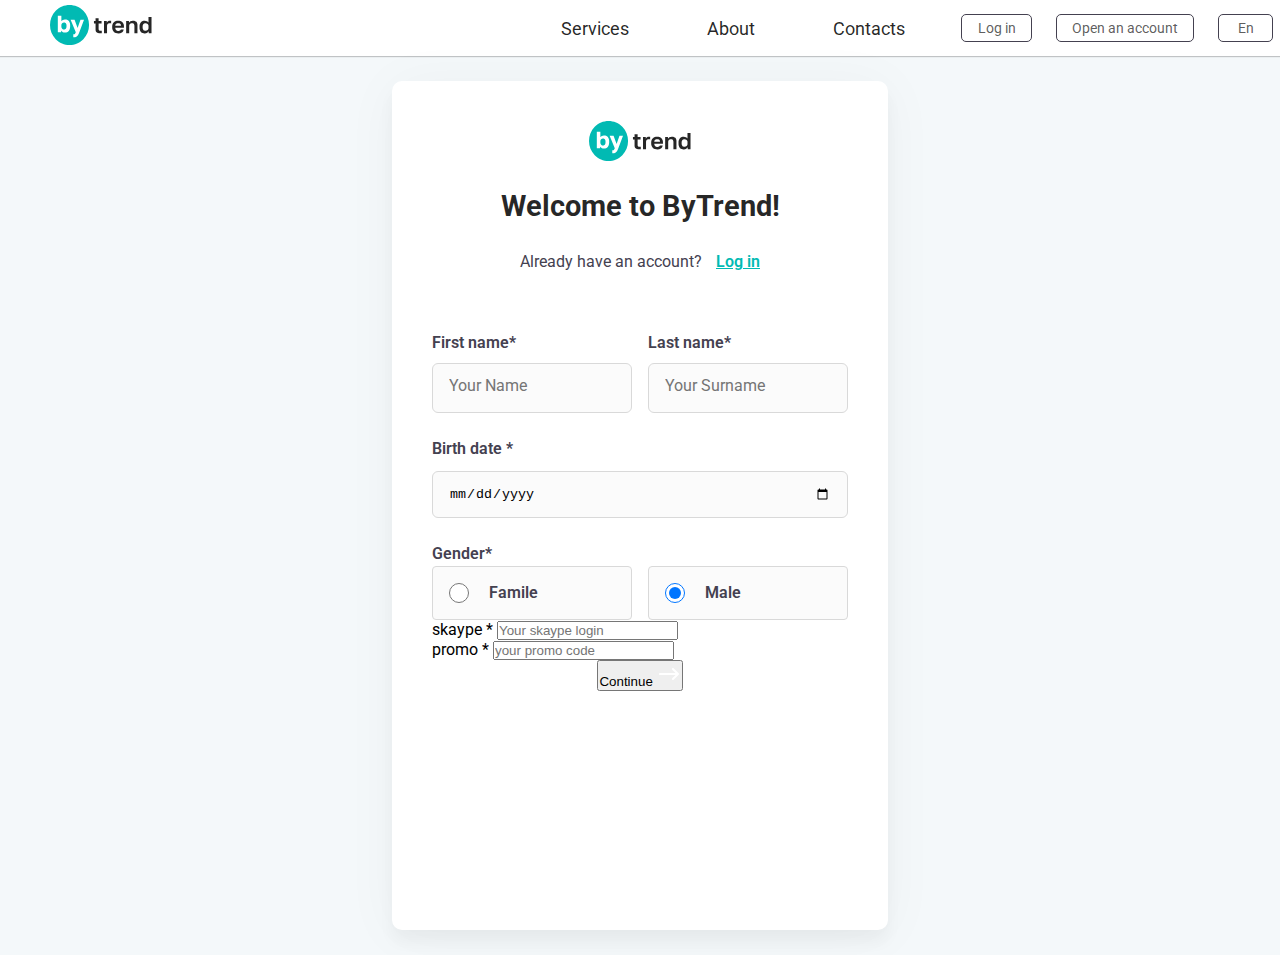
==== index.html @ ac9ea51d "yarim tayyor file" ====
<!DOCTYPE html>
<html lang="en">
  <head>
    <meta charset="UTF-8" />
    <meta name="viewport" content="width=device-width, initial-scale=1.0" />
    <title>Document</title>
    <link rel="stylesheet" href="css/min.css" />
  </head>
  <body>
    <header class="header">
      <nav class="navbar">
        <div class="container">
          <div class="navigation">
            <a href="#" class="logo-link">
              <img src="images/logo.svg" alt="logo" class="logo"
            /></a>
            <ul class="nav-list">
              <li class="nav-list">
                <a href="#" class="nav-link">Services</a>
              </li>
              <li class="nav-list"><a href="#" class="nav-link">About</a></li>
              <li class="nav-list">
                <a href="#" class="nav-link">Contacts</a>
              </li>
            </ul>
            <div class="btn-group">
              <a href="#" class="btn-link w-71">Log in</a>
              <a href="#" class="btn-link w-138">Open an account</a
              ><a href="#" class="btn-link w-55">En</a>
            </div>
          </div>
        </div>
      </nav>
    </header>

    <!-- main -->
    <main class="main">
      <div class="form-option">
        <a href="#" class="logo-form">
          <img src="images/logo.svg" alt="" />
        </a>
        <h1 class="form__header">Welcome to ByTrend!</h1>
        <p class="form__paragriph">
          Already have an account? <a href="#" class="form-link">Log in</a>
        </p>
        <form action="" class="form form-group">
          <div class="form-name">
            <label for="frist-name"
              >First name<span>*</span>
              <input
                type="text"
                name="frist-name"
                id="frist-name"
                class="input-name"
                placeholder="your name" />
            </label>
            <label for="last-name"
              >Last name<span>*</span>
              <input
                type="text"
                name="last-name"
                id="last-name"
                class="input-name"
                placeholder="your surname" />
            </label>
          </div>
          <div class="brith-group">
            <label for="brtihday">
              Birth date <span>*</span>
              <input
                type="date"
                id="brithday"
                name="brithday"
                class="brith-input"
                value="06.12.1992" />
            </label>
          </div>
          <div class="gander-body">
            Gender<span>*</span>
            <div class="gander-main">
              <label for="female" class="gander-label">
                <input
                  type="radio"
                  name="gander"
                  id="female"
                  class="gander-input"
                  checked />
                Famile
              </label>
              <label for="male" class="gander-label">
                <input
                  type="radio"
                  name="gander"
                  id="male"
                  class="gander-input"
                  checked />
                Male
              </label>
            </div>
          </div>
          <div class="form-login">
            <label for="skaype">
              skaype <span>*</span>
              <input
                type="text"
                name="skype_login"
                id="skype"
                placeholder="Your skaype login" />
            </label>
          </div>
          <div class="form-promo">
            <label for="promo">
              promo <span>*</span>
              <input
                type="text"
                id="promo"
                name="promo"
                placeholder="your promo code" />
            </label>
          </div>
          <div class="form-bottom">
            <button type="submit" class="btn-form">
              Continue <img src="images/arrow-r.svg" alt="right-arrow" />
            </button>
          </div>
        </form>
      </div>
    </main>
    <!-- main -->
  </body>
</html>
---- css/min.css ----
@import url("https://fonts.googleapis.com/css2?family=Roboto:wght@400;500;700&display=swap");

:root {
  --roboto: "Roboto", sans-serif;
  --white: #ffffff;
  --black-alpha: rgba(0, 0, 0, 0.85);
  --text-sm: #444150;
  --01-bab-3: #01bab3;
  --bg-color: #f4f8fa;
}

* {
  margin: 0;
  padding: 0;
  box-sizing: border-box;
}

html {
  scroll-behavior: smooth;
}
body {
  background-color: var(--bg-color);
  font-family: var(--roboto);
  font-weight: 400;
}
/* input */
input:focus {
  outline-color: #01bab3;
}
/* container */
.container {
  max-width: 1342px;
  margin: 0 auto;
  padding-left: 50px;
  padding-right: 50px;
}

.container-ms {
}

.form-option {
  padding: 40px;
}
.navbar {
  width: 100%;
  background-color: var(--white);
  height: 56px;
  box-shadow: 0px 1px 1px rgba(0, 0, 0, 0.212);
}
.navigation {
  display: flex;
  justify-content: flex-start;
  align-items: center;
  height: 56px;
}
.logo-link {
  height: 56px;
  margin: 9px 409px 0px 0px;
}
.nav-list {
  height: 56px;
  display: flex;
  justify-content: flex-start;
  align-items: center;
  gap: 50px;
  margin-right: 28px;
}
.nav-link {
  color: rgba(0, 0, 0, 0.85);
  font-size: 18px;
  font-weight: 400;
  text-decoration: none;
  transition: all 0.8s;
}
.nav-link:hover {
  color: var(--text-sm);
}
.btn-group {
  display: flex;
  gap: 24px;
  align-items: center;
  height: 56px;
}
.btn-link {
  font-family: var(--roboto);
  font-size: 14px;
  font-weight: 400;
  color: rgba(0, 0, 0, 0.65);
  text-decoration: none;
  border-radius: 5px;
  border: 1px solid var(--text-sm);
  padding: 5px 10px;
  display: inline-block;
  text-align: center;
}
.w-71 {
  width: 71px;
}
.w-138 {
  width: 138px;
}
.w-55 {
  width: 55px;
}

.form-option {
  width: 496px;
  height: 849px;
  text-align: center;
  border-radius: 10px;
  background: var(--White, #fff);
  box-shadow: 0px 4px 56px 0px rgba(0, 0, 0, 0.04),
    0px 12px 16px 0px rgba(0, 0, 0, 0.04);
  margin: 25px auto;
}
.logo-form {
  display: inline-block;
  padding-bottom: 24px;
}
.form__header {
  color: rgba(0, 0, 0, 0.85);
  font-family: var(--roboto);
  font-size: 29px;
  font-weight: 700;
  margin-bottom: 26px;
}
.form__paragriph {
  color: #444150;
  font-family: var(--roboto);
  font-size: 16px;
  font-style: normal;
  font-weight: 400;
  line-height: 26px; /* 162.5% */
  margin-bottom: 56px;
}
.form-link {
  color: var(--01-bab-3);
  font-family: var(--roboto);
  font-size: 16px;
  font-weight: 600;
  line-height: 26px; /* 162.5% */
  margin-left: 10px;
}
.form-name {
  display: flex;
  justify-content: space-between;
  gap: 16px;
  margin-bottom: 24px;
  color: #444150;
  font-family: var(--roboto);
  font-size: 16px;
  font-style: normal;
  font-weight: 600;
  line-height: 24px; /* 150% */
}
label {
  display: block;
  text-align: left;
}
.input-name {
  width: 200px;
  padding: 10px 10px 14px 16px;
  border-radius: 6px;
  border: 1px solid #d9d9d9;
  background: #fbfbfb;
  color: #444150;
  font-family: var(--roboto);
  font-size: 16px;
  font-weight: 400;
  line-height: 24px; /* 150% */
  margin-top: 8px;
}
.input-name::placeholder {
  text-transform: capitalize;
}
.brithday {
  display: block;
  width: 100%;
}
.brith-group {
  margin-bottom: 24px;
  color: #444150;
  font-family: var(--roboto);
  font-size: 16px;
  font-style: normal;
  font-weight: 600;
  line-height: 24px; /* 150% */
}
.brith-input {
  padding: 14px 16px;
  width: 100%;
  margin-top: 10px;
  border-radius: 6px;
  border: 1px solid #d9d9d9;
  background: #fbfbfb;
}
.gander-body {
  text-align: left;
  width: 100%;
  color: #444150;
  font-family: var(--roboto);
  font-size: 16px;
  font-style: normal;
  font-weight: 600;
  line-height: 24px; /* 150% */
}
.gander-main {
  display: flex;
  gap: 16px;
}
.gander-label {
  border-radius: 4px;
  background: #fff;
  padding: 14px 16px;
  border-radius: 4px;
  border: 1px solid #d9d9d9;
  background: #fbfbfb;
  width: 200px;
  display: flex;
  align-items: center;
  gap: 20px;
}
.gander-input {
  width: 20px;
  height: 20px;
  background: var(--01-bab-3);
}
.gander-label:hover:checked {
  border: 2px solid var(--01-bab-3, #01bab3);
}
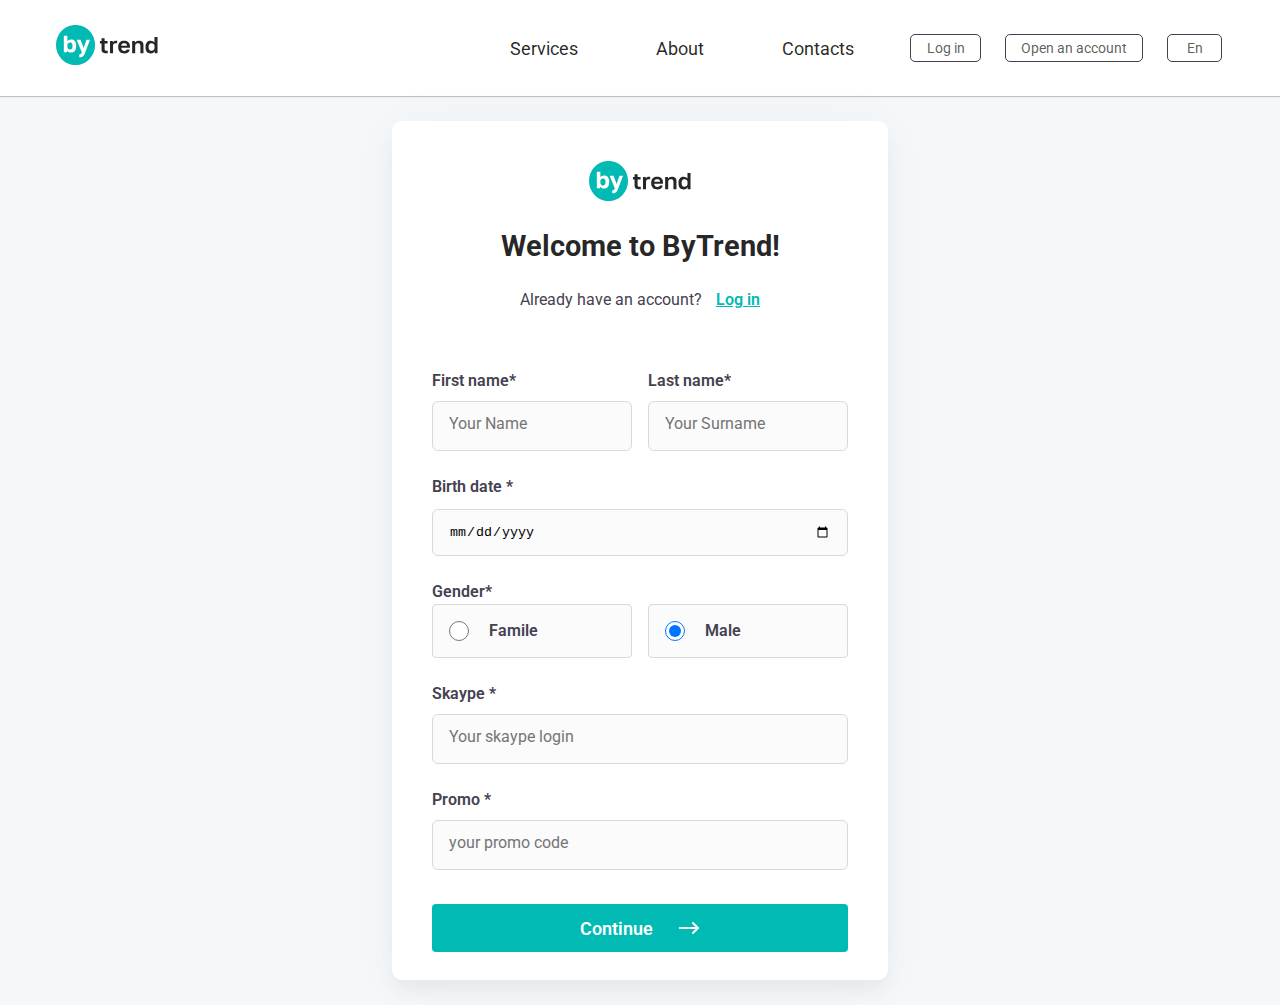
==== commit d9b822b0: "tayyor birinchi shaifa" ====
--- a/index.html
+++ b/index.html
@@ -99,22 +99,24 @@
             </div>
           </div>
           <div class="form-login">
-            <label for="skaype">
+            <label class="sk-label" for="skaype">
               skaype <span>*</span>
               <input
                 type="text"
                 name="skype_login"
                 id="skype"
+                class="login-input"
                 placeholder="Your skaype login" />
             </label>
           </div>
           <div class="form-promo">
-            <label for="promo">
+            <label class="sk-label" for="promo">
               promo <span>*</span>
               <input
                 type="text"
                 id="promo"
                 name="promo"
+                class="promo"
                 placeholder="your promo code" />
             </label>
           </div>
--- a/css/min.css
+++ b/css/min.css
@@ -29,13 +29,8 @@
 }
 /* container */
 .container {
-  max-width: 1342px;
+  max-width: 1168px;
   margin: 0 auto;
-  padding-left: 50px;
-  padding-right: 50px;
-}
-
-.container-ms {
 }
 
 .form-option {
@@ -44,7 +39,7 @@
 .navbar {
   width: 100%;
   background-color: var(--white);
-  height: 56px;
+  padding: 20px 0px;
   box-shadow: 0px 1px 1px rgba(0, 0, 0, 0.212);
 }
 .navigation {
@@ -55,13 +50,14 @@
 }
 .logo-link {
   height: 56px;
-  margin: 9px 409px 0px 0px;
+  margin: 9px 352px 0px 0px;
 }
 .nav-list {
   height: 56px;
   display: flex;
   justify-content: flex-start;
   align-items: center;
+  padding: 16px 0px;
   gap: 50px;
   margin-right: 28px;
 }
@@ -80,6 +76,7 @@
   gap: 24px;
   align-items: center;
   height: 56px;
+  padding: 16px 0px;
 }
 .btn-link {
   font-family: var(--roboto);
@@ -105,7 +102,7 @@
 
 .form-option {
   width: 496px;
-  height: 849px;
+  height: 859px;
   text-align: center;
   border-radius: 10px;
   background: var(--White, #fff);
@@ -122,7 +119,7 @@
   font-family: var(--roboto);
   font-size: 29px;
   font-weight: 700;
-  margin-bottom: 26px;
+  margin-bottom: 24px;
 }
 .form__paragriph {
   color: #444150;
@@ -209,6 +206,7 @@
   gap: 16px;
 }
 .gander-label {
+  margin-bottom: 24px;
   border-radius: 4px;
   background: #fff;
   padding: 14px 16px;
@@ -228,3 +226,52 @@
 .gander-label:hover:checked {
   border: 2px solid var(--01-bab-3, #01bab3);
 }
+.sk-label {
+  display: block;
+  width: 100%;
+  color: #444150;
+  font-family: var(--roboto);
+  font-size: 16px;
+  font-style: normal;
+  font-weight: 600;
+  line-height: 24px; /* 150% */
+  text-transform: capitalize;
+}
+.login-input,
+.promo {
+  margin-top: 10px;
+  margin-bottom: 24px;
+  width: 100%;
+  display: inline-block;
+  padding: 10px 10px 14px 16px;
+  border-radius: 6px;
+  border: 1px solid #d9d9d9;
+  background: #fbfbfb;
+  color: #444150;
+  font-family: var(--roboto);
+  font-size: 16px;
+  font-weight: 400;
+  line-height: 24px; /* 150% */
+  margin-top: 8px;
+}
+.form-bottom {
+  width: 100%;
+  display: block;
+}
+.btn-form {
+  width: 100%;
+  margin-top: 10px;
+  display: flex;
+  gap: 24px;
+  justify-content: center;
+  align-items: center;
+  color: var(--ffffff, #fff);
+  text-align: center;
+  font-family: var(--roboto);
+  font-size: 18px;
+  font-weight: 600;
+  padding: 12px 151px;
+  border-radius: 4px;
+  background: var(--01-bab-3, #01bab3);
+  border: none;
+}
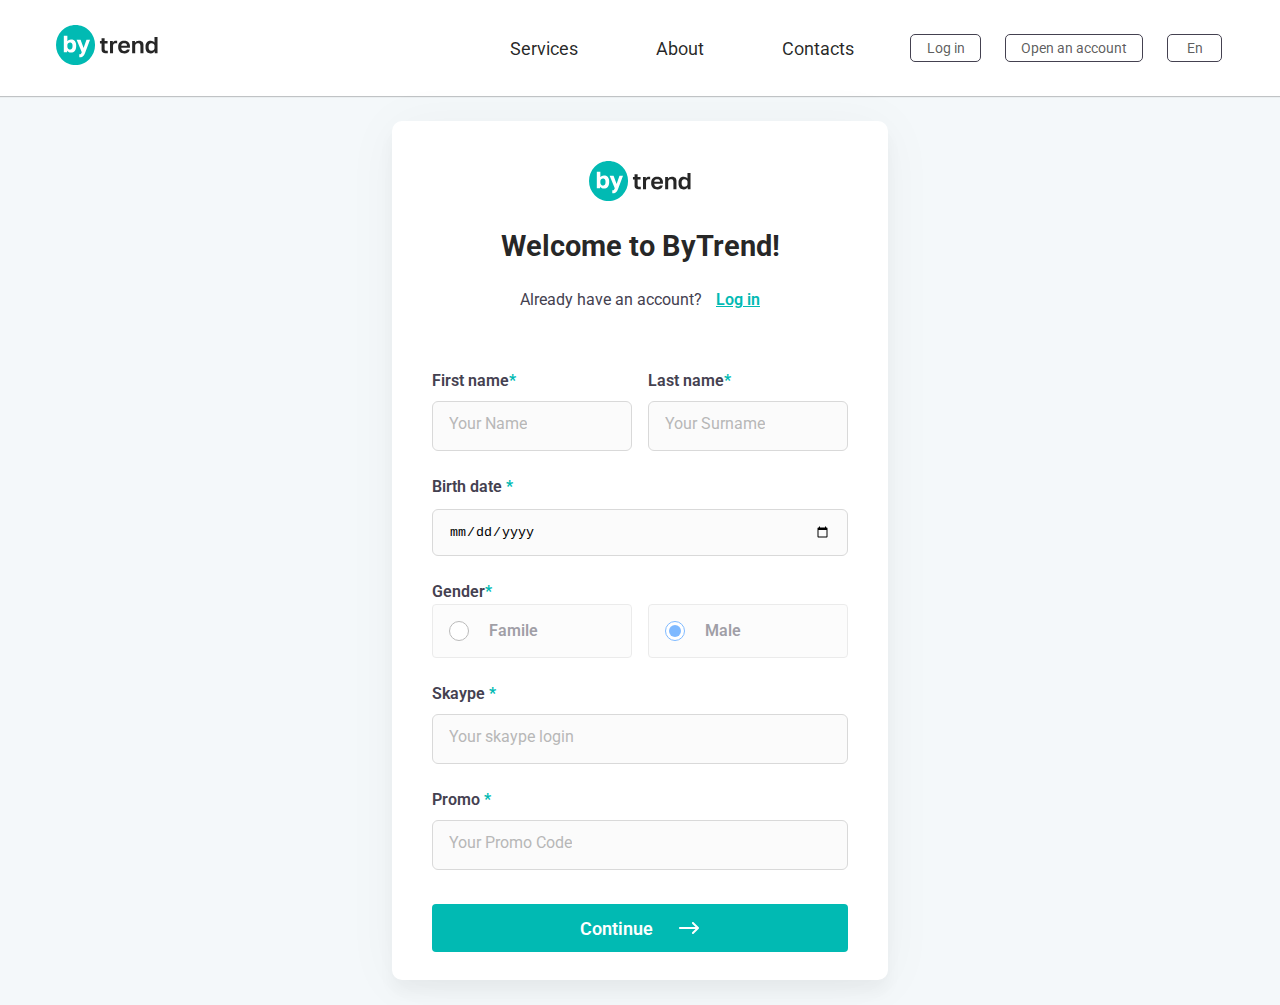
==== commit 06ba6242: "tayyor" ====
--- a/index.html
+++ b/index.html
@@ -24,7 +24,7 @@
               </li>
             </ul>
             <div class="btn-group">
-              <a href="#" class="btn-link w-71">Log in</a>
+              <a href="pages/login.html" class="btn-link w-71">Log in</a>
               <a href="#" class="btn-link w-138">Open an account</a
               ><a href="#" class="btn-link w-55">En</a>
             </div>
@@ -121,9 +121,9 @@
             </label>
           </div>
           <div class="form-bottom">
-            <button type="submit" class="btn-form">
+            <a href="pages/registr.html" class="btn-form">
               Continue <img src="images/arrow-r.svg" alt="right-arrow" />
-            </button>
+            </a>
           </div>
         </form>
       </div>
--- a/css/min.css
+++ b/css/min.css
@@ -24,6 +24,12 @@
   font-weight: 400;
 }
 /* input */
+input::placeholder {
+  opacity: 0.5;
+}
+.gander-label {
+  opacity: 0.5;
+}
 input:focus {
   outline-color: #01bab3;
 }
@@ -90,6 +96,10 @@
   display: inline-block;
   text-align: center;
 }
+.btn-link:hover {
+  background-color: #444150;
+  color: white;
+}
 .w-71 {
   width: 71px;
 }
@@ -99,7 +109,9 @@
 .w-55 {
   width: 55px;
 }
-
+span {
+  color: #01bab3;
+}
 .form-option {
   width: 496px;
   height: 859px;
@@ -114,6 +126,9 @@
   display: inline-block;
   padding-bottom: 24px;
 }
+.gander-label {
+  border: 1px solid #01bab3;
+}
 .form__header {
   color: rgba(0, 0, 0, 0.85);
   font-family: var(--roboto);
@@ -254,6 +269,9 @@
   line-height: 24px; /* 150% */
   margin-top: 8px;
 }
+.promo::placeholder {
+  text-transform: capitalize;
+}
 .form-bottom {
   width: 100%;
   display: block;
@@ -269,6 +287,7 @@
   text-align: center;
   font-family: var(--roboto);
   font-size: 18px;
+  text-decoration: none;
   font-weight: 600;
   padding: 12px 151px;
   border-radius: 4px;
